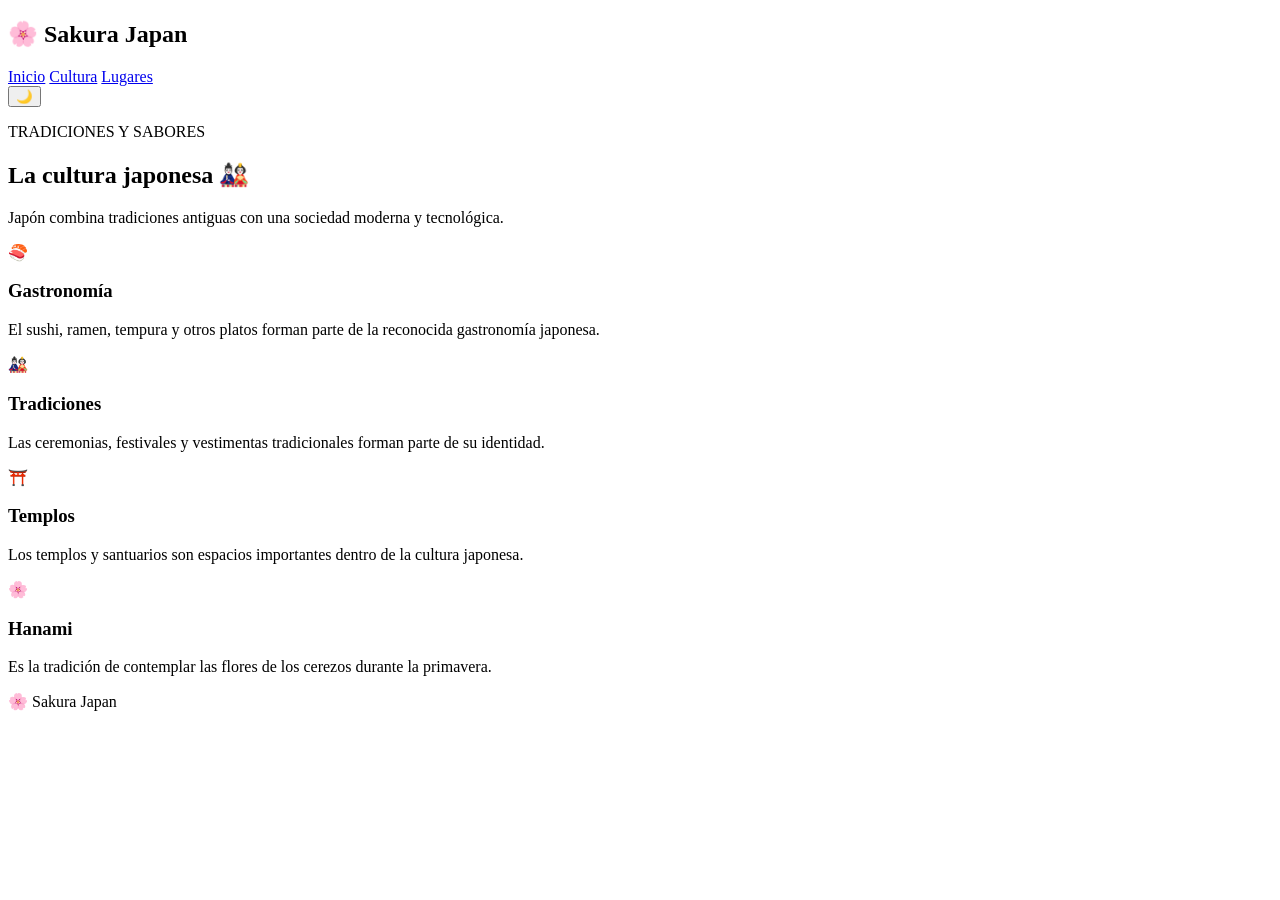
==== cultura.html @ 3a2bd23d "Add files via upload" ====
<!DOCTYPE html>
<html lang="es">
<head>
    <meta charset="UTF-8">
    <meta name="viewport" content="width=device-width, initial-scale=1.0">

    <title>Cultura | Sakura Japan</title>

    <link rel="stylesheet" href="css/style.css">
</head>

<body>

    <header>
        <nav class="navbar">
            <h1>🌸 Sakura Japan</h1>

            <div class="menu">
                <a href="index.html">Inicio</a>
                <a href="cultura.html">Cultura</a>
                <a href="lugares.html">Lugares</a>
            </div>

            <button id="modoBtn">🌙</button>
        </nav>
    </header>

    <main>

        <section class="page-title">
            <p class="small-title">TRADICIONES Y SABORES</p>
            <h2>La cultura japonesa 🎎</h2>

            <p>
                Japón combina tradiciones antiguas con una sociedad
                moderna y tecnológica.
            </p>
        </section>

        <section class="cards cultural-cards">

            <div class="card">
                <span>🍣</span>
                <h3>Gastronomía</h3>
                <p>
                    El sushi, ramen, tempura y otros platos forman
                    parte de la reconocida gastronomía japonesa.
                </p>
            </div>

            <div class="card">
                <span>🎎</span>
                <h3>Tradiciones</h3>
                <p>
                    Las ceremonias, festivales y vestimentas
                    tradicionales forman parte de su identidad.
                </p>
            </div>

            <div class="card">
                <span>⛩️</span>
                <h3>Templos</h3>
                <p>
                    Los templos y santuarios son espacios importantes
                    dentro de la cultura japonesa.
                </p>
            </div>

            <div class="card">
                <span>🌸</span>
                <h3>Hanami</h3>
                <p>
                    Es la tradición de contemplar las flores de
                    los cerezos durante la primavera.
                </p>
            </div>

        </section>

    </main>

    <footer>
        <p>🌸 Sakura Japan</p>
    </footer>

    <script src="js/script.js"></script>

</body>
</html>
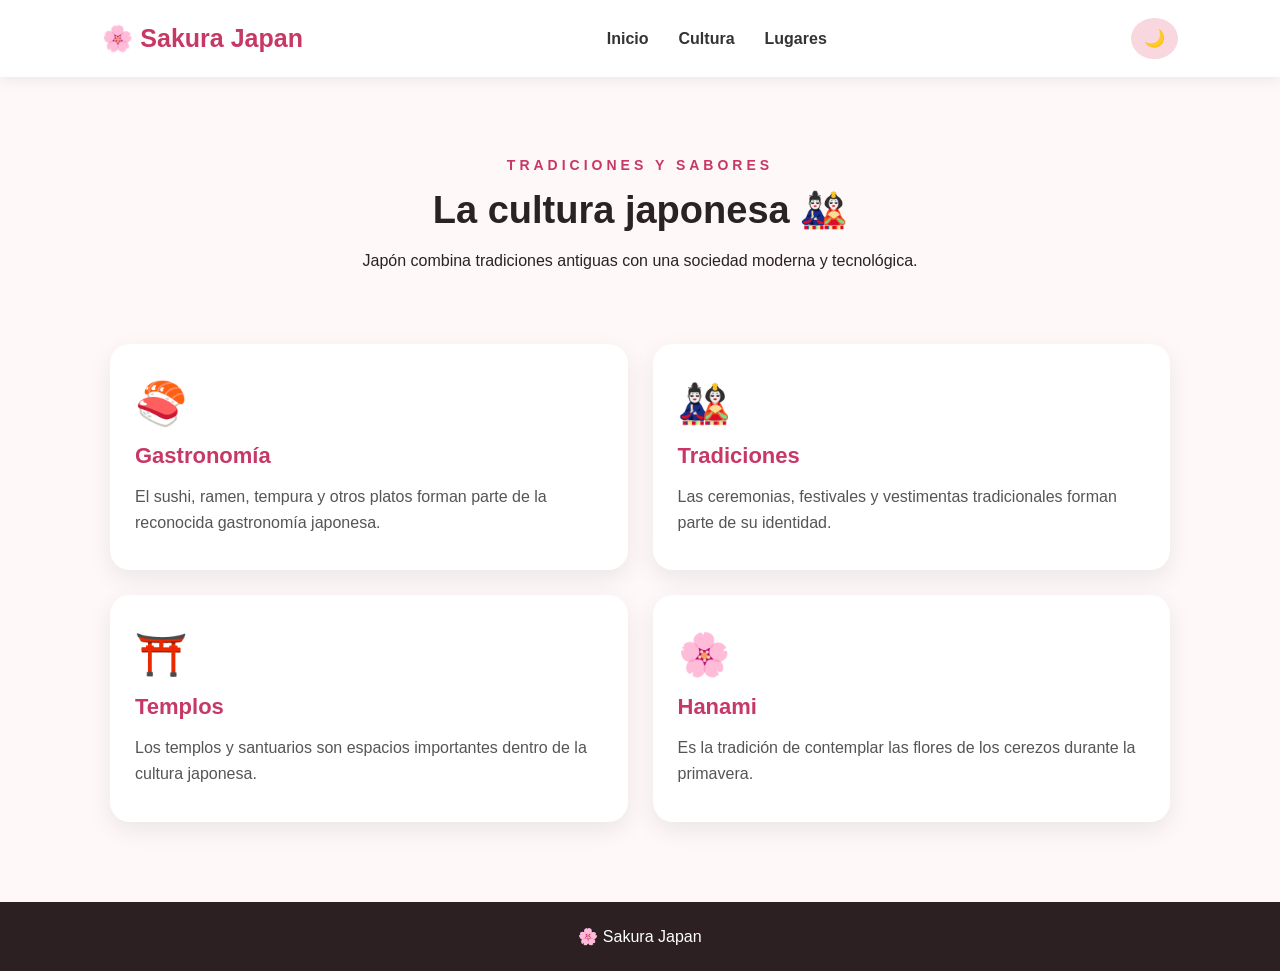
==== commit 74708044: "Update cultura.html" ====
--- a/cultura.html
+++ b/cultura.html
@@ -6,7 +6,7 @@
 
     <title>Cultura | Sakura Japan</title>
 
-    <link rel="stylesheet" href="css/style.css">
+    <link rel="stylesheet" href="Css/style.css">
 </head>
 
 <body>
@@ -86,4 +86,4 @@
     <script src="js/script.js"></script>
 
 </body>
-</html>+</html>
--- a/Css/style.css
+++ b/Css/style.css
@@ -0,0 +1,264 @@
+* {
+    margin: 0;
+    padding: 0;
+    box-sizing: border-box;
+    font-family: Arial, sans-serif;
+}
+
+body {
+    background: #fff8f8;
+    color: #292323;
+    transition: 0.3s;
+}
+
+/* BARRA DE NAVEGACIÓN */
+
+.navbar {
+    width: 100%;
+    padding: 18px 8%;
+    display: flex;
+    align-items: center;
+    justify-content: space-between;
+    background: #ffffff;
+    box-shadow: 0 2px 15px rgba(0, 0, 0, 0.08);
+    position: sticky;
+    top: 0;
+    z-index: 10;
+}
+
+.navbar h1 {
+    color: #c73866;
+    font-size: 25px;
+}
+
+.menu {
+    display: flex;
+    gap: 30px;
+}
+
+.menu a {
+    text-decoration: none;
+    color: #333;
+    font-weight: bold;
+    transition: 0.3s;
+}
+
+.menu a:hover {
+    color: #c73866;
+}
+
+#modoBtn {
+    border: none;
+    background: #f8d7df;
+    padding: 10px 13px;
+    border-radius: 50%;
+    cursor: pointer;
+    font-size: 17px;
+}
+
+/* INICIO */
+
+.hero {
+    min-height: 75vh;
+    display: flex;
+    align-items: center;
+    padding: 60px 10%;
+    background:
+        linear-gradient(
+            rgba(60, 20, 30, 0.45),
+            rgba(60, 20, 30, 0.45)
+        ),
+        url("https://images.unsplash.com/photo-1528360983277-13d401cdc186?auto=format&fit=crop&w=1600&q=80");
+
+    background-size: cover;
+    background-position: center;
+}
+
+.hero-text {
+    max-width: 650px;
+    color: white;
+}
+
+.small-title {
+    letter-spacing: 4px;
+    font-size: 14px;
+    margin-bottom: 15px;
+    color: #c73866;
+    font-weight: bold;
+}
+
+.hero .small-title {
+    color: #ffd8e3;
+}
+
+.hero h2 {
+    font-size: 55px;
+    margin-bottom: 20px;
+}
+
+.hero p {
+    font-size: 18px;
+    line-height: 1.7;
+}
+
+/* BOTONES */
+
+.main-button {
+    margin-top: 25px;
+    padding: 14px 25px;
+    border: none;
+    border-radius: 30px;
+    background: #d94f78;
+    color: white;
+    font-size: 16px;
+    cursor: pointer;
+    transition: 0.3s;
+}
+
+.main-button:hover {
+    transform: translateY(-3px);
+    background: #b8325d;
+}
+
+#dato {
+    margin-top: 20px;
+    font-weight: bold;
+}
+
+/* SECCIONES */
+
+.intro {
+    padding: 70px 10%;
+    text-align: center;
+}
+
+.intro h2,
+.page-title h2 {
+    font-size: 38px;
+    margin-bottom: 15px;
+}
+
+.intro > p {
+    max-width: 700px;
+    margin: auto;
+    line-height: 1.7;
+}
+
+/* TÍTULOS DE PÁGINAS */
+
+.page-title {
+    text-align: center;
+    padding: 80px 20px 50px;
+}
+
+.page-title > p:last-child {
+    max-width: 650px;
+    margin: auto;
+    line-height: 1.7;
+}
+
+/* TARJETAS */
+
+.cards {
+    display: grid;
+    grid-template-columns: repeat(3, 1fr);
+    gap: 25px;
+    margin-top: 40px;
+}
+
+.card {
+    background: white;
+    padding: 35px 25px;
+    border-radius: 20px;
+    box-shadow: 0 8px 25px rgba(0, 0, 0, 0.08);
+    transition: 0.3s;
+}
+
+.card:hover {
+    transform: translateY(-8px);
+    box-shadow: 0 15px 30px rgba(199, 56, 102, 0.18);
+}
+
+.card span {
+    font-size: 42px;
+}
+
+.card h3 {
+    margin: 15px 0;
+    color: #c73866;
+    font-size: 22px;
+}
+
+.card p {
+    line-height: 1.6;
+    color: #555;
+}
+
+.cultural-cards,
+.places {
+    max-width: 1100px;
+    margin: 20px auto 80px;
+    padding: 0 20px;
+    grid-template-columns: repeat(2, 1fr);
+}
+
+/* FOOTER */
+
+footer {
+    text-align: center;
+    padding: 25px;
+    background: #2c2023;
+    color: white;
+}
+
+/* MODO OSCURO */
+
+body.dark {
+    background: #171316;
+    color: white;
+}
+
+body.dark .navbar {
+    background: #241c20;
+}
+
+body.dark .menu a {
+    color: white;
+}
+
+body.dark .card {
+    background: #2a2226;
+}
+
+body.dark .card p {
+    color: #ddd;
+}
+
+body.dark .page-title p:last-child,
+body.dark .intro > p {
+    color: #ddd;
+}
+
+/* RESPONSIVE */
+
+@media (max-width: 800px) {
+
+    .navbar {
+        flex-direction: column;
+        gap: 15px;
+    }
+
+    .menu {
+        gap: 15px;
+    }
+
+    .hero h2 {
+        font-size: 40px;
+    }
+
+    .cards,
+    .cultural-cards,
+    .places {
+        grid-template-columns: 1fr;
+    }
+}
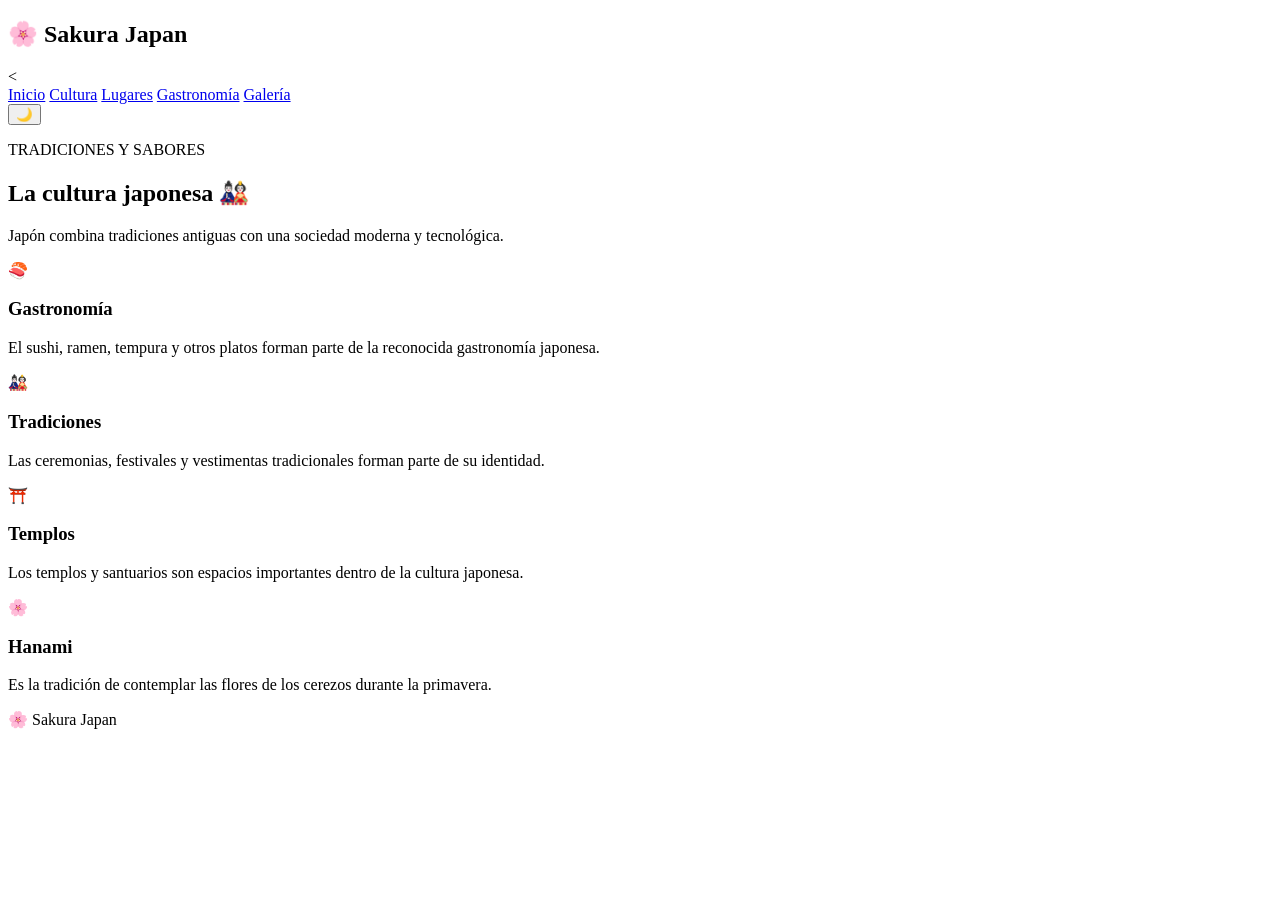
==== commit 756a0a06: "Add files via upload" ====
--- a/cultura.html
+++ b/cultura.html
@@ -6,7 +6,7 @@
 
     <title>Cultura | Sakura Japan</title>
 
-    <link rel="stylesheet" href="Css/style.css">
+    <link rel="stylesheet" href="css/style.css">
 </head>
 
 <body>
@@ -15,11 +15,13 @@
         <nav class="navbar">
             <h1>🌸 Sakura Japan</h1>
 
-            <div class="menu">
-                <a href="index.html">Inicio</a>
-                <a href="cultura.html">Cultura</a>
-                <a href="lugares.html">Lugares</a>
-            </div>
+            <<div class="menu">
+    <a href="index.html">Inicio</a>
+    <a href="cultura.html">Cultura</a>
+    <a href="lugares.html">Lugares</a>
+    <a href="gastronomia.html">Gastronomía</a>
+    <a href="galeria.html">Galería</a>
+</div>
 
             <button id="modoBtn">🌙</button>
         </nav>
@@ -86,4 +88,4 @@
     <script src="js/script.js"></script>
 
 </body>
-</html>
+</html>
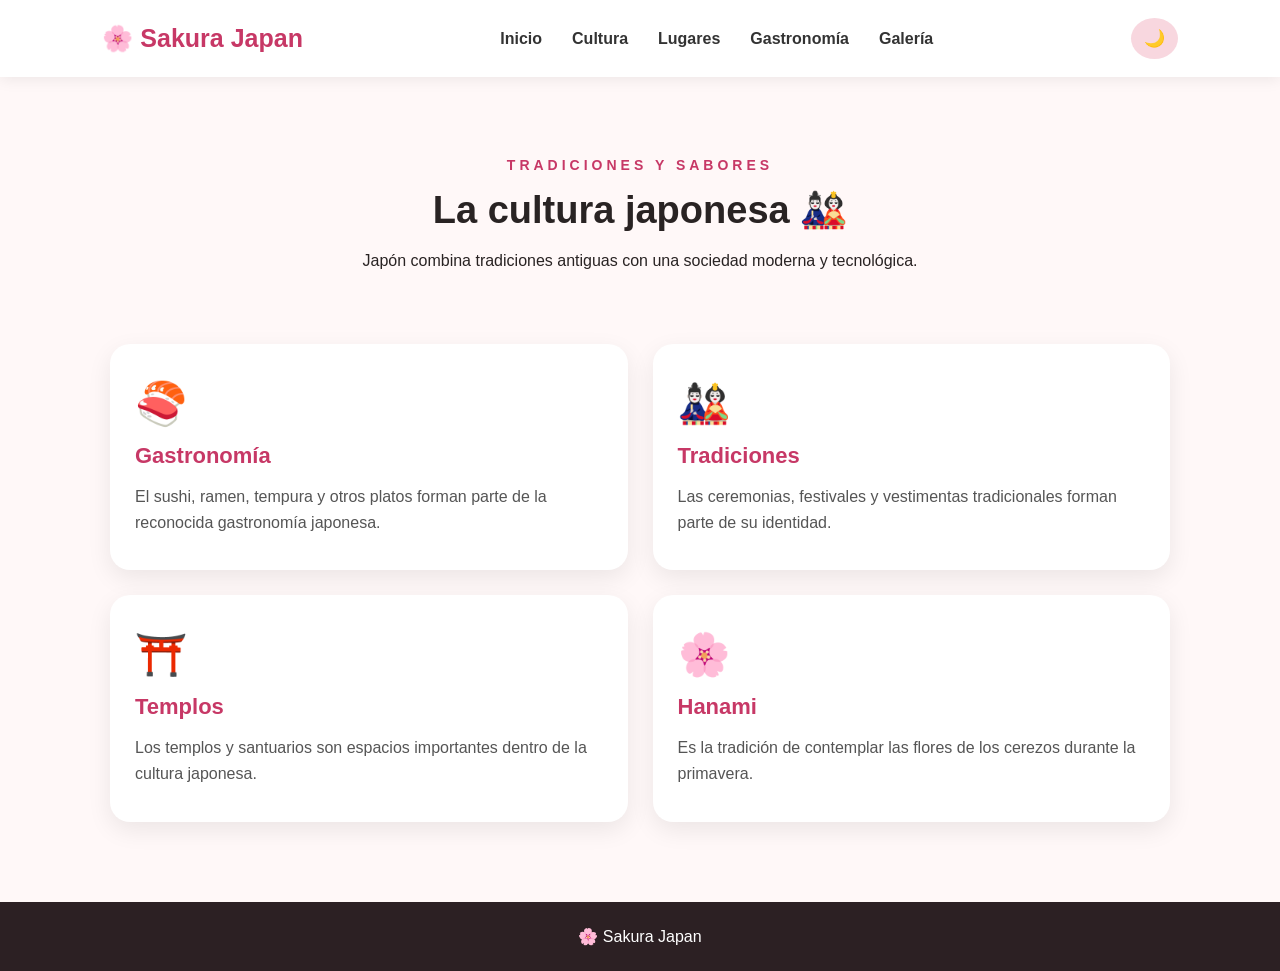
==== commit fb85c9f8: "Update cultura.html" ====
--- a/cultura.html
+++ b/cultura.html
@@ -6,7 +6,7 @@
 
     <title>Cultura | Sakura Japan</title>
 
-    <link rel="stylesheet" href="css/style.css">
+    <link rel="stylesheet" href="Css/style.css">
 </head>
 
 <body>
@@ -15,7 +15,7 @@
         <nav class="navbar">
             <h1>🌸 Sakura Japan</h1>
 
-            <<div class="menu">
+            <div class="menu">
     <a href="index.html">Inicio</a>
     <a href="cultura.html">Cultura</a>
     <a href="lugares.html">Lugares</a>
@@ -85,7 +85,7 @@
         <p>🌸 Sakura Japan</p>
     </footer>
 
-    <script src="js/script.js"></script>
+    <script src="JS/script.js"></script>
 
 </body>
-</html>+</html>
--- a/Css/style.css
+++ b/Css/style.css
@@ -0,0 +1,543 @@
+* {
+    margin: 0;
+    padding: 0;
+    box-sizing: border-box;
+    font-family: Arial, sans-serif;
+}
+
+body {
+    background: #fff8f8;
+    color: #292323;
+    transition: 0.3s;
+}
+
+/* BARRA DE NAVEGACIÓN */
+
+.navbar {
+    width: 100%;
+    padding: 18px 8%;
+    display: flex;
+    align-items: center;
+    justify-content: space-between;
+    background: #ffffff;
+    box-shadow: 0 2px 15px rgba(0, 0, 0, 0.08);
+    position: sticky;
+    top: 0;
+    z-index: 10;
+}
+
+.navbar h1 {
+    color: #c73866;
+    font-size: 25px;
+}
+
+.menu {
+    display: flex;
+    gap: 30px;
+}
+
+.menu a {
+    text-decoration: none;
+    color: #333;
+    font-weight: bold;
+    transition: 0.3s;
+}
+
+.menu a:hover {
+    color: #c73866;
+}
+
+#modoBtn {
+    border: none;
+    background: #f8d7df;
+    padding: 10px 13px;
+    border-radius: 50%;
+    cursor: pointer;
+    font-size: 17px;
+}
+
+/* INICIO */
+
+.hero {
+    min-height: 75vh;
+    display: flex;
+    align-items: center;
+    padding: 60px 10%;
+    background:
+        linear-gradient(
+            rgba(60, 20, 30, 0.45),
+            rgba(60, 20, 30, 0.45)
+        ),
+        url("https://images.unsplash.com/photo-1528360983277-13d401cdc186?auto=format&fit=crop&w=1600&q=80");
+
+    background-size: cover;
+    background-position: center;
+}
+
+.hero-text {
+    max-width: 650px;
+    color: white;
+}
+
+.small-title {
+    letter-spacing: 4px;
+    font-size: 14px;
+    margin-bottom: 15px;
+    color: #c73866;
+    font-weight: bold;
+}
+
+.hero .small-title {
+    color: #ffd8e3;
+}
+
+.hero h2 {
+    font-size: 55px;
+    margin-bottom: 20px;
+}
+
+.hero p {
+    font-size: 18px;
+    line-height: 1.7;
+}
+
+/* BOTONES */
+
+.main-button {
+    margin-top: 25px;
+    padding: 14px 25px;
+    border: none;
+    border-radius: 30px;
+    background: #d94f78;
+    color: white;
+    font-size: 16px;
+    cursor: pointer;
+    transition: 0.3s;
+}
+
+.main-button:hover {
+    transform: translateY(-3px);
+    background: #b8325d;
+}
+
+#dato {
+    margin-top: 20px;
+    font-weight: bold;
+}
+
+/* SECCIONES */
+
+.intro {
+    padding: 70px 10%;
+    text-align: center;
+}
+
+.intro h2,
+.page-title h2 {
+    font-size: 38px;
+    margin-bottom: 15px;
+}
+
+.intro > p {
+    max-width: 700px;
+    margin: auto;
+    line-height: 1.7;
+}
+
+/* TÍTULOS DE PÁGINAS */
+
+.page-title {
+    text-align: center;
+    padding: 80px 20px 50px;
+}
+
+.page-title > p:last-child {
+    max-width: 650px;
+    margin: auto;
+    line-height: 1.7;
+}
+
+/* TARJETAS */
+
+.cards {
+    display: grid;
+    grid-template-columns: repeat(3, 1fr);
+    gap: 25px;
+    margin-top: 40px;
+}
+
+.card {
+    background: white;
+    padding: 35px 25px;
+    border-radius: 20px;
+    box-shadow: 0 8px 25px rgba(0, 0, 0, 0.08);
+    transition: 0.3s;
+}
+
+.card:hover {
+    transform: translateY(-8px);
+    box-shadow: 0 15px 30px rgba(199, 56, 102, 0.18);
+}
+
+.card span {
+    font-size: 42px;
+}
+
+.card h3 {
+    margin: 15px 0;
+    color: #c73866;
+    font-size: 22px;
+}
+
+.card p {
+    line-height: 1.6;
+    color: #555;
+}
+
+.cultural-cards,
+.places {
+    max-width: 1100px;
+    margin: 20px auto 80px;
+    padding: 0 20px;
+    grid-template-columns: repeat(2, 1fr);
+}
+
+/* FOOTER */
+
+footer {
+    text-align: center;
+    padding: 25px;
+    background: #2c2023;
+    color: white;
+}
+
+/* MODO OSCURO */
+
+body.dark {
+    background: #171316;
+    color: white;
+}
+
+body.dark .navbar {
+    background: #241c20;
+}
+
+body.dark .menu a {
+    color: white;
+}
+
+body.dark .card {
+    background: #2a2226;
+}
+
+body.dark .card p {
+    color: #ddd;
+}
+
+body.dark .page-title p:last-child,
+body.dark .intro > p {
+    color: #ddd;
+}
+
+/* RESPONSIVE */
+
+@media (max-width: 800px) {
+
+    .navbar {
+        flex-direction: column;
+        gap: 15px;
+    }
+
+    .menu {
+        gap: 15px;
+    }
+
+    .hero h2 {
+        font-size: 40px;
+    }
+
+    .cards,
+    .cultural-cards,
+    .places {
+        grid-template-columns: 1fr;
+    }
+}
+/* BOTÓN VER FOTOS */
+
+.place-button {
+    margin-top: 18px;
+    padding: 10px 18px;
+    border: none;
+    border-radius: 25px;
+    background: #d94f78;
+    color: white;
+    cursor: pointer;
+    font-size: 14px;
+    transition: 0.3s;
+}
+
+.place-button:hover {
+    transform: translateY(-2px);
+    background: #b8325d;
+}
+
+/* MODAL */
+
+.photo-modal {
+    display: none;
+    position: fixed;
+    inset: 0;
+    background: rgba(0, 0, 0, 0.75);
+    z-index: 1000;
+    padding: 30px;
+    align-items: center;
+    justify-content: center;
+}
+
+.photo-modal.active {
+    display: flex;
+}
+
+.photo-content {
+    background: white;
+    width: 90%;
+    max-width: 950px;
+    max-height: 90vh;
+    overflow-y: auto;
+    border-radius: 25px;
+    padding: 35px;
+    position: relative;
+}
+
+.close-modal {
+    position: absolute;
+    top: 15px;
+    right: 20px;
+    border: none;
+    background: #f8d7df;
+    width: 40px;
+    height: 40px;
+    border-radius: 50%;
+    cursor: pointer;
+    font-size: 18px;
+}
+
+.photo-content h2 {
+    color: #c73866;
+    margin-bottom: 10px;
+}
+
+.photo-content > p {
+    color: #555;
+    margin-bottom: 25px;
+    line-height: 1.6;
+}
+
+.photo-gallery {
+    display: grid;
+    grid-template-columns: repeat(3, 1fr);
+    gap: 15px;
+}
+
+.photo-gallery img {
+    width: 100%;
+    height: 220px;
+    object-fit: cover;
+    border-radius: 15px;
+    transition: 0.3s;
+}
+
+.photo-gallery img:hover {
+    transform: scale(1.03);
+}
+
+/* MODAL EN MODO OSCURO */
+
+body.dark .photo-content {
+    background: #2a2226;
+}
+
+body.dark .photo-content > p {
+    color: #ddd;
+}
+
+body.dark .close-modal {
+    background: #44333a;
+    color: white;
+}
+
+/* CELULAR */
+
+@media (max-width: 800px) {
+
+    .photo-gallery {
+        grid-template-columns: 1fr;
+    }
+
+    .photo-gallery img {
+        height: 200px;
+    }
+
+    .photo-content {
+        padding: 25px;
+    }
+}
+/* BOTÓN VER FOTOS */
+
+.place-button {
+    margin-top: 18px;
+    padding: 10px 18px;
+    border: none;
+    border-radius: 25px;
+    background: #d94f78;
+    color: white;
+    cursor: pointer;
+    font-size: 14px;
+    transition: 0.3s;
+}
+
+.place-button:hover {
+    transform: translateY(-2px);
+    background: #b8325d;
+}
+
+/* VENTANA DE FOTOS */
+
+.photo-modal {
+    display: none;
+    position: fixed;
+    inset: 0;
+    background: rgba(0, 0, 0, 0.75);
+    z-index: 1000;
+    padding: 30px;
+    align-items: center;
+    justify-content: center;
+}
+
+.photo-modal.active {
+    display: flex;
+}
+
+.photo-content {
+    background: white;
+    width: 90%;
+    max-width: 950px;
+    max-height: 90vh;
+    overflow-y: auto;
+    border-radius: 25px;
+    padding: 35px;
+    position: relative;
+}
+
+.close-modal {
+    position: absolute;
+    top: 15px;
+    right: 20px;
+    border: none;
+    background: #f8d7df;
+    width: 40px;
+    height: 40px;
+    border-radius: 50%;
+    cursor: pointer;
+    font-size: 18px;
+}
+
+.photo-content h2 {
+    color: #c73866;
+    margin-bottom: 10px;
+}
+
+.photo-content > p {
+    color: #555;
+    margin-bottom: 25px;
+    line-height: 1.6;
+}
+
+.photo-gallery {
+    display: grid;
+    grid-template-columns: repeat(3, 1fr);
+    gap: 15px;
+}
+
+.photo-gallery img {
+    width: 100%;
+    height: 220px;
+    object-fit: cover;
+    border-radius: 15px;
+}
+
+body.dark .photo-content {
+    background: #2a2226;
+}
+
+body.dark .photo-content > p {
+    color: #ddd;
+}
+
+body.dark .close-modal {
+    background: #44333a;
+    color: white;
+}
+
+@media (max-width: 800px) {
+    .photo-gallery {
+        grid-template-columns: 1fr;
+    }
+}
+.gallery-section {
+    max-width: 1200px !important;
+    margin: 20px auto 80px !important;
+    padding: 0 20px !important;
+    display: grid !important;
+    grid-template-columns: repeat(3, 1fr) !important;
+    gap: 25px !important;
+}
+
+.gallery-card {
+    width: 100% !important;
+    overflow: hidden;
+}
+
+.gallery-card img {
+    width: 100% !important;
+    height: 260px !important;
+    object-fit: cover !important;
+    display: block !important;
+}
+
+@media (max-width: 800px) {
+    .gallery-section {
+        grid-template-columns: 1fr !important;
+    }
+
+    .gallery-card img {
+        height: 220px !important;
+    }
+}
+.gallery-section {
+    max-width: 1200px !important;
+    margin: 20px auto 80px !important;
+    padding: 0 20px !important;
+    display: grid !important;
+    grid-template-columns: repeat(3, 1fr) !important;
+    gap: 25px !important;
+}
+
+.gallery-card {
+    width: 100% !important;
+    overflow: hidden;
+}
+
+.gallery-card img {
+    width: 100% !important;
+    height: 260px !important;
+    object-fit: cover !important;
+    display: block !important;
+}
+
+@media (max-width: 800px) {
+    .gallery-section {
+        grid-template-columns: 1fr !important;
+    }
+}
+
